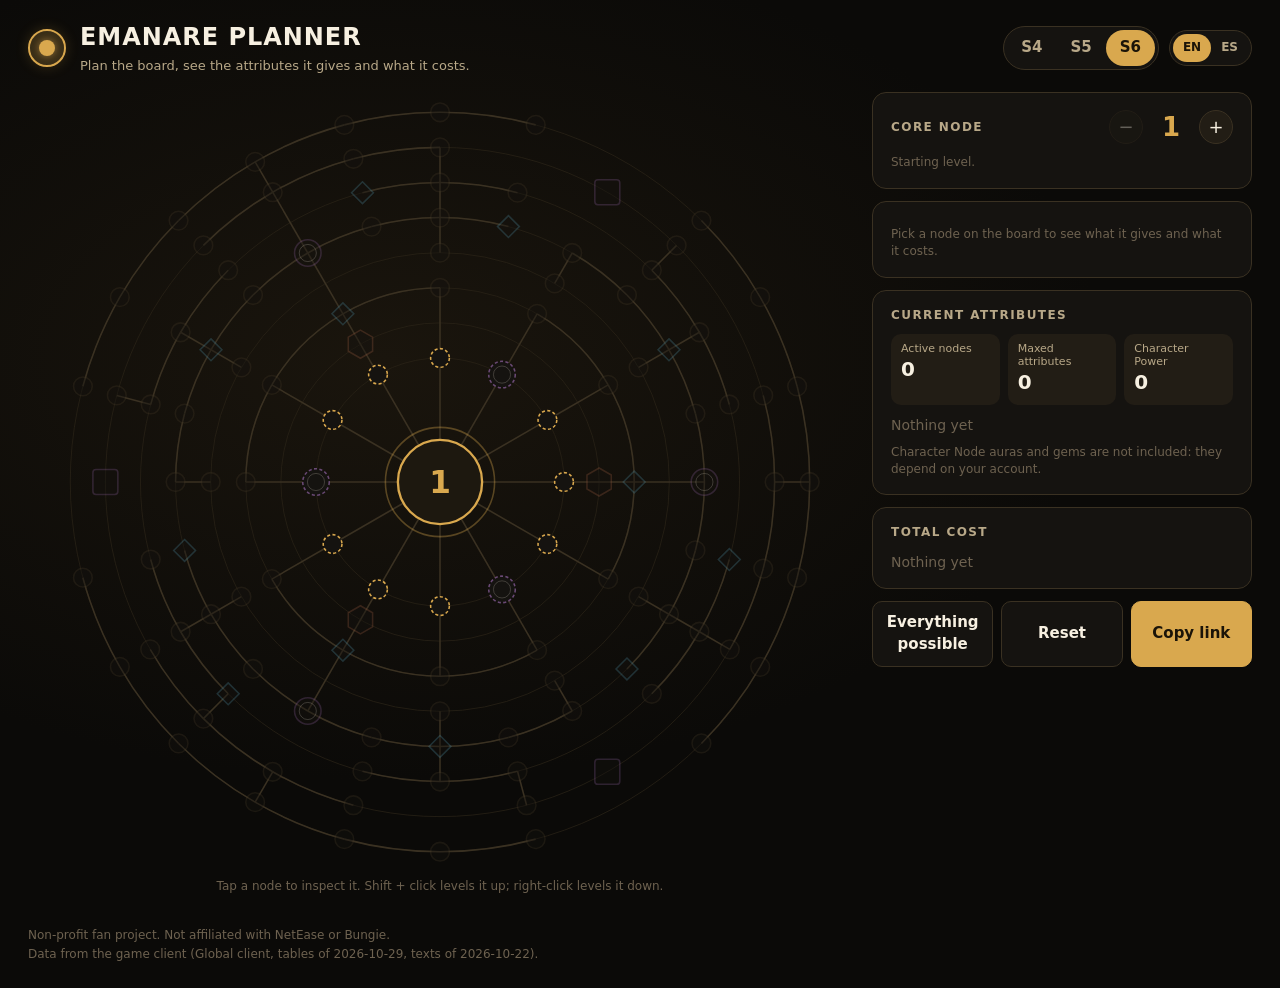
==== docs/emanare.html @ c7fcb651 "Destiny Rising Builds: Emanare planner Static site with the Emanare board of seasons 4-6 built from " ====
<!doctype html>
<html lang="es">
<head>
<meta charset="utf-8">
<meta name="viewport" content="width=device-width, initial-scale=1">
<title>Emanare Planner · Destiny Rising</title>
<meta name="description" content="Plan your Emanare board in Destiny Rising: unlock and level nodes, see attribute totals and the full material cost.">
<link rel="stylesheet" href="style.css">
</head>
<body>
<header class="top">
  <div class="brand">
    <span class="mark" aria-hidden="true"></span>
    <div>
      <h1 data-t="pageTitle">Calculadora de Emanare</h1>
      <p class="sub" data-t="pageSub">Planifica el tablero, mira los atributos y lo que cuesta.</p>
    </div>
  </div>
  <div class="controls">
    <div class="seg" id="seasons" role="tablist" aria-label="Season"></div>
    <div class="seg small" id="langs" role="tablist" aria-label="Language"></div>
  </div>
</header>

<main class="layout">
  <section class="board-wrap" aria-label="Emanare board">
    <svg id="board" viewBox="-500 -500 1000 1000" role="img"></svg>
    <p class="hint" data-t="hint">Toca un nodo para verlo. Mayús + clic sube de nivel; clic derecho lo baja.</p>
  </section>

  <aside class="panel">
    <section class="card core-card">
      <h2 id="coreTitle"></h2>
      <div class="stepper">
        <button type="button" id="coreDown" aria-label="-">−</button>
        <output id="coreLevel">1</output>
        <button type="button" id="coreUp" aria-label="+">+</button>
      </div>
      <p class="note" id="corePhase"></p>
    </section>

    <section class="card" id="nodeCard" aria-live="polite"></section>

    <section class="card">
      <h2 id="attrsTitle"></h2>
      <div class="stats">
        <div><span class="k" data-t="activeNodes">Nodos activos</span><strong id="activeCount">0</strong></div>
        <div><span class="k" data-t="maxNodes">Atributo al máximo</span><strong id="maxCount">0</strong></div>
        <div><span class="k" id="powerLabel"></span><strong id="powerTotal">0</strong></div>
      </div>
      <ul class="list" id="attrList"></ul>
      <p class="note" data-t="auraNote">Sin el aura de los nodos de personaje ni las gemas, que dependen de tu cuenta.</p>
    </section>

    <section class="card">
      <h2 data-t="totalCost">Coste total</h2>
      <ul class="list" id="costList"></ul>
    </section>

    <div class="actions">
      <button type="button" id="fill" data-t="fill">Todo lo posible</button>
      <button type="button" id="reset" data-t="reset">Reiniciar</button>
      <button type="button" id="share" class="primary" data-t="share">Copiar enlace</button>
    </div>
  </aside>
</main>

<div class="tip" id="tip" role="tooltip" hidden></div>

<footer class="foot">
  <p data-t="footer">Proyecto de fans sin ánimo de lucro. No está afiliado a NetEase ni a Bungie.</p>
  <p class="src" id="source"></p>
</footer>

<script src="emanare.js"></script>
</body>
</html>
---- docs/style.css ----
/* Black and gold, the same palette as Foundry Tracker. */
:root{
  --bg:#0b0a08;--panel:#151310;--panel-hi:#221d15;--line:#3a3122;--muted:#b8a888;--dim:#6e6250;
  --fg:#f7f0e1;--accent:#d9a84e;--done:#ffd98a;--halo:#fff0c8;--ink:#1b1408;--tab:#3b3020;
  --gem:#7fc3d9;--role:#c98bd9;--skill:#e9875f;
  --radius:14px;--font:"Segoe UI",system-ui,-apple-system,Roboto,"Helvetica Neue",Arial,sans-serif;
}
*{box-sizing:border-box}
html,body{margin:0;background:var(--bg);color:var(--fg);font:15px/1.45 var(--font)}
body{min-height:100vh;display:flex;flex-direction:column;
  background:radial-gradient(1200px 700px at 30% 40%,#1a150d 0%,var(--bg) 60%) fixed}
button{font:inherit;color:inherit}

.top{display:flex;justify-content:space-between;align-items:center;gap:16px;flex-wrap:wrap;padding:20px 28px 8px}
.brand{display:flex;align-items:center;gap:14px}
.mark{width:38px;height:38px;border-radius:50%;border:2px solid var(--accent);position:relative;flex:none;
  box-shadow:0 0 18px #d9a84e55 inset,0 0 14px #d9a84e33}
.mark::after{content:"";position:absolute;inset:9px;border-radius:50%;background:var(--accent);box-shadow:0 0 12px var(--accent)}
h1{margin:0;font-size:24px;letter-spacing:.04em;text-transform:uppercase}
.sub{margin:2px 0 0;color:var(--muted);font-size:13px}
.controls{display:flex;gap:10px;align-items:center}

.seg{display:flex;background:var(--panel);border:1px solid var(--line);border-radius:999px;padding:3px}
.seg button{border:0;background:none;padding:7px 14px;border-radius:999px;color:var(--muted);font-weight:600;cursor:pointer;
  transition:background .2s,color .2s}
.seg.small button{padding:5px 10px;font-size:12px}
.seg button[aria-selected="true"]{background:var(--accent);color:var(--ink)}
.seg button:hover:not([aria-selected="true"]){color:var(--fg)}

.layout{flex:1;display:grid;grid-template-columns:minmax(0,1fr) 380px;gap:20px;padding:8px 28px 20px;align-items:start}
.board-wrap{position:sticky;top:12px}
#board{width:100%;max-height:calc(100vh - 120px);display:block;margin:auto;touch-action:manipulation}
.hint{margin:6px 0 0;text-align:center;color:var(--dim);font-size:12px}

.panel{display:flex;flex-direction:column;gap:12px}
.card{background:var(--panel);border:1px solid var(--line);border-radius:var(--radius);padding:16px 18px}
.card h2{margin:0 0 10px;font-size:12px;letter-spacing:.12em;text-transform:uppercase;color:var(--muted)}
.note{margin:8px 0 0;color:var(--dim);font-size:12px}
.core-card{display:flex;flex-wrap:wrap;align-items:center;justify-content:space-between}
.core-card h2{margin:0}
.core-card .note{flex-basis:100%}
.stepper{display:flex;align-items:center;gap:6px}
.stepper button{width:34px;height:34px;border-radius:50%;border:1px solid var(--line);background:var(--panel-hi);cursor:pointer;font-size:18px;line-height:1}
.stepper button:hover:not(:disabled){border-color:var(--accent);color:var(--accent)}
.stepper button:disabled{opacity:.35;cursor:default}
#coreLevel{min-width:44px;text-align:center;font-size:26px;font-weight:700;color:var(--accent)}

.stats{display:grid;grid-template-columns:repeat(3,1fr);gap:8px;margin-bottom:10px}
.stats div{background:var(--panel-hi);border-radius:10px;padding:8px 10px}
.stats .k{display:block;font-size:11px;color:var(--muted);line-height:1.2}
.stats strong{font-size:20px}
.list{list-style:none;margin:0;padding:0;display:flex;flex-direction:column;gap:6px}
.list li{display:flex;justify-content:space-between;gap:12px;font-size:14px}
.list li span:first-child{color:var(--muted)}
.list li strong{font-variant-numeric:tabular-nums;white-space:nowrap}
.list .empty{color:var(--dim)}

#nodeCard .kind{font-size:11px;letter-spacing:.12em;text-transform:uppercase;color:var(--accent)}
#nodeCard h3{margin:2px 0 6px;font-size:18px}
#nodeCard .desc{color:var(--muted);font-size:13px;margin:0 0 8px}
#nodeCard .req{font-size:13px;margin:4px 0}
#nodeCard .req.bad{color:#ff8f84}
#nodeCard .lv{display:flex;gap:4px;margin:8px 0}
#nodeCard .lv i{flex:1;height:6px;border-radius:3px;background:var(--line);transition:background .25s}
#nodeCard .lv i.on{background:var(--accent)}
#nodeCard .row{display:flex;gap:8px;margin-top:10px}
#nodeCard .row button{flex:1}
#nodeCard h4{margin:12px 0 6px;font-size:11px;letter-spacing:.12em;text-transform:uppercase;color:var(--muted)}

.actions{display:flex;gap:8px}
.actions button,#nodeCard button{border:1px solid var(--line);background:var(--panel);border-radius:10px;padding:10px 12px;cursor:pointer;font-weight:600;
  transition:border-color .2s,background .2s}
.actions button{flex:1}
.actions button:hover,#nodeCard button:hover:not(:disabled){border-color:var(--accent)}
button.primary,#nodeCard button.primary{background:var(--accent);color:var(--ink);border-color:var(--accent)}
button.primary:hover:not(:disabled),#nodeCard button.primary:hover:not(:disabled){background:#f2d595}
#nodeCard button:disabled{opacity:.35;cursor:default}

/* Board */
.ring{fill:none;stroke:#2a2318;stroke-width:1}
.link{stroke:#3a3122;stroke-width:2;fill:none;transition:stroke .35s,stroke-width .35s}
.link.on{stroke:var(--accent);stroke-width:3;filter:drop-shadow(0 0 4px #d9a84e88)}
.node{cursor:pointer;outline:none}
.node .shape{fill:var(--panel);stroke:var(--line);stroke-width:2;transition:fill .3s,stroke .3s,opacity .3s}
.node .lvl{fill:var(--ink);font-size:13px;font-weight:700;text-anchor:middle;dominant-baseline:central;pointer-events:none;opacity:0;transition:opacity .2s}
.node.locked .shape{opacity:.38}
.node.open .shape{stroke:var(--accent);stroke-dasharray:4 3}
.node.on .shape{fill:var(--accent);stroke:var(--done)}
.node.on .lvl{opacity:1}
.node.max .shape{fill:var(--done);stroke:#fff}
.node.gem.on .shape{fill:var(--gem);stroke:#d6f3ff}
.node.role.on .shape,.node.assist.on .shape{fill:var(--role);stroke:#f3dcff}
.node.skill.on .shape{fill:var(--skill);stroke:#ffd9c8}
.node.gem .shape{stroke:#41707f}.node.role .shape,.node.assist .shape{stroke:#6a4a75}.node.skill .shape{stroke:#7a4a35}
.node.sel .shape{stroke:#fff;stroke-width:3;stroke-dasharray:none}
.node:hover .shape,.node:focus-visible .shape{stroke:#fff}
.node.aura .shape{stroke:var(--role);stroke-width:3;stroke-dasharray:none}
.node.pulse .shape{animation:pulse .6s ease-out}
@keyframes pulse{0%{filter:drop-shadow(0 0 0 #fff0)}40%{filter:drop-shadow(0 0 14px var(--halo))}100%{filter:drop-shadow(0 0 0 #fff0)}}
.core .shape{fill:#1d180f;stroke:var(--accent);stroke-width:3}
.core text{fill:var(--accent);font-size:40px;font-weight:700;text-anchor:middle;dominant-baseline:central;pointer-events:none}
.core .glow{fill:none;stroke:var(--accent);stroke-width:2;opacity:.35;animation:breathe 3.6s ease-in-out infinite}
@keyframes breathe{50%{opacity:.08;transform:scale(1.18)}}
.core .glow{transform-box:fill-box;transform-origin:center}

.tip{position:fixed;z-index:10;pointer-events:none;background:#0f0d0aee;border:1px solid var(--line);border-radius:10px;padding:8px 10px;font-size:13px;max-width:260px;
  box-shadow:0 8px 24px #0009}
.tip b{display:block;color:var(--fg)}
.tip span{color:var(--muted)}

.toast{position:fixed;left:50%;bottom:24px;transform:translate(-50%,20px);opacity:0;background:var(--accent);color:var(--ink);padding:10px 16px;border-radius:999px;
  font-weight:700;transition:opacity .25s,transform .25s;z-index:20}
.toast.show{opacity:1;transform:translate(-50%,0)}

.foot{padding:10px 28px 22px;color:var(--dim);font-size:12px}
.foot p{margin:2px 0}

@media (max-width:980px){
  .layout{grid-template-columns:1fr}
  .board-wrap{position:static}
  #board{max-height:none}
}
@media (max-width:560px){
  .top,.layout,.foot{padding-left:16px;padding-right:16px}
  h1{font-size:19px}
  .stats strong{font-size:17px}
}
@media (prefers-reduced-motion:reduce){*{animation:none!important;transition:none!important}}
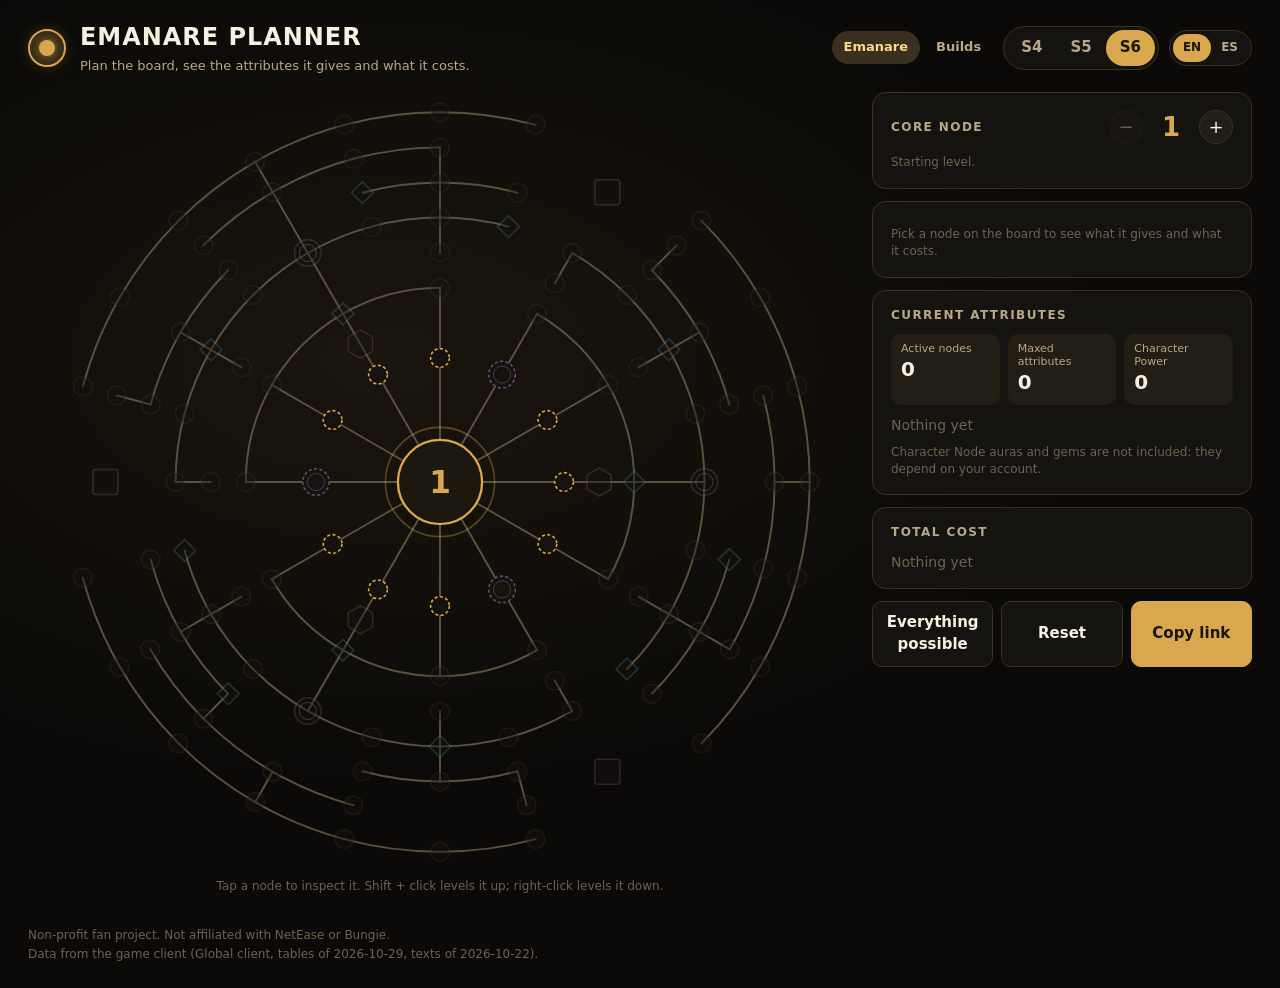
==== commit 6518f66c: "Character builds page from the game's own recommendations 22 characters with 3 artifact builds each " ====
--- a/docs/emanare.html
+++ b/docs/emanare.html
@@ -10,13 +10,14 @@
 <body>
 <header class="top">
   <div class="brand">
-    <span class="mark" aria-hidden="true"></span>
+    <a class="mark" href="index.html" aria-label="Home"></a>
     <div>
       <h1 data-t="pageTitle">Calculadora de Emanare</h1>
       <p class="sub" data-t="pageSub">Planifica el tablero, mira los atributos y lo que cuesta.</p>
     </div>
   </div>
   <div class="controls">
+    <nav class="nav"><a href="emanare.html" aria-current="page">Emanare</a><a href="builds.html">Builds</a></nav>
     <div class="seg" id="seasons" role="tablist" aria-label="Season"></div>
     <div class="seg small" id="langs" role="tablist" aria-label="Language"></div>
   </div>
--- a/docs/style.css
+++ b/docs/style.css
@@ -77,8 +77,7 @@
 #nodeCard button:disabled{opacity:.35;cursor:default}
 
 /* Board */
-.ring{fill:none;stroke:#2a2318;stroke-width:1}
-.link{stroke:#3a3122;stroke-width:2;fill:none;transition:stroke .35s,stroke-width .35s}
+.link{stroke:#5c513f;stroke-width:2.5;stroke-linecap:round;fill:none;transition:stroke .35s,stroke-width .35s}
 .link.on{stroke:var(--accent);stroke-width:3;filter:drop-shadow(0 0 4px #d9a84e88)}
 .node{cursor:pointer;outline:none}
 .node .shape{fill:var(--panel);stroke:var(--line);stroke-width:2;transition:fill .3s,stroke .3s,opacity .3s}
@@ -115,13 +114,77 @@
 .foot{padding:10px 28px 22px;color:var(--dim);font-size:12px}
 .foot p{margin:2px 0}
 
+/* Navigation between tools */
+.nav{display:flex;gap:4px}
+.nav a{color:var(--muted);text-decoration:none;font-weight:600;font-size:13px;padding:7px 12px;border-radius:999px;transition:color .2s,background .2s}
+.nav a:hover{color:var(--fg)}
+.nav a[aria-current="page"]{background:var(--tab);color:var(--done)}
+a.mark{display:block}
+
+/* Builds page */
+.builds{flex:1;display:grid;grid-template-columns:260px minmax(0,1fr);gap:20px;padding:8px 28px 20px;align-items:start}
+.roster{display:grid;grid-template-columns:repeat(2,1fr);gap:8px;position:sticky;top:12px;max-height:calc(100vh - 24px);overflow:auto;padding-right:4px}
+.who{display:flex;flex-direction:column;align-items:center;gap:6px;background:var(--panel);border:1px solid var(--line);border-radius:12px;padding:10px 6px;cursor:pointer;
+  transition:border-color .2s,background .2s,transform .2s}
+.who img{width:56px;height:56px;border-radius:50%;background:var(--panel-hi);border:2px solid var(--line);transition:border-color .2s}
+.who span{font-size:12px;text-align:center;line-height:1.2}
+.who:hover{transform:translateY(-2px);border-color:#5c513f}
+.who.on{background:var(--panel-hi);border-color:var(--accent)}
+.who.on img{border-color:var(--accent);box-shadow:0 0 14px #d9a84e55}
+.hero-card{background:var(--panel);border:1px solid var(--line);border-radius:var(--radius);padding:22px 24px}
+.hero-card.enter{animation:rise .35s ease-out}
+@keyframes rise{from{opacity:.2;transform:translateY(6px)}to{opacity:1;transform:none}}
+.who-head{display:flex;gap:18px;align-items:center}
+.who-head img{width:96px;height:96px;border-radius:50%;border:2px solid var(--accent);box-shadow:0 0 22px #d9a84e44;flex:none;background:var(--panel-hi)}
+.who-head h2{margin:0 0 10px;font-size:26px}
+.tabs{flex-wrap:wrap;border-radius:14px}
+.tabs button{border-radius:11px}
+.build-desc{color:var(--muted);margin:16px 0 12px}
+.rates{display:flex;gap:10px;flex-wrap:wrap}
+.rate{background:var(--panel-hi);border-radius:10px;padding:8px 12px;display:flex;gap:12px;align-items:center}
+.rate span{font-size:12px;color:var(--muted)}
+.pips{display:inline-flex;gap:3px}
+.pips i{width:14px;height:6px;border-radius:3px;background:var(--line)}
+.pips i.on{background:var(--accent)}
+.hero-card h3{margin:22px 0 10px;font-size:12px;letter-spacing:.12em;text-transform:uppercase;color:var(--muted)}
+.pieces{display:grid;grid-template-columns:repeat(auto-fill,minmax(260px,1fr));gap:10px}
+.piece{display:flex;gap:12px;background:var(--panel-hi);border-radius:12px;padding:12px;border:1px solid transparent;transition:border-color .2s}
+.piece:hover{border-color:#5c513f}
+.piece img{width:64px;height:64px;flex:none;border-radius:10px;background:#0f0d0a}
+.piece .kind{font-size:11px;color:var(--accent);letter-spacing:.06em}
+.piece h4{margin:2px 0 4px;font-size:15px}
+.piece p{margin:0;font-size:13px;color:var(--muted)}
+.chips{display:flex;flex-wrap:wrap;gap:6px}
+.chip{background:var(--tab);color:var(--done);border-radius:999px;padding:5px 11px;font-size:13px}
+.guns{width:100%;border-collapse:separate;border-spacing:0 6px}
+.guns th{text-align:left;font-size:12px;color:var(--muted);font-weight:600;padding:0 10px 0 0;white-space:nowrap}
+.guns thead th{padding-bottom:2px}
+.guns td{vertical-align:top;padding:0 8px 0 0}
+.gun{display:flex;align-items:center;gap:8px;background:var(--panel-hi);border-radius:10px;padding:6px 10px 6px 6px;margin-bottom:6px;border-left:3px solid var(--line)}
+.gun img{width:48px;height:48px;flex:none}
+.gun span{font-size:13px}
+.gun.q5{border-left-color:#e9875f}.gun.q4{border-left-color:#c98bd9}.gun.q3{border-left-color:#7fc3d9}
+.muted{color:var(--dim);font-size:13px}
+.mates{display:flex;flex-wrap:wrap;gap:8px}
+.mate{display:flex;align-items:center;gap:8px;background:var(--panel-hi);border:1px solid var(--line);border-radius:999px;padding:4px 12px 4px 4px;cursor:pointer;transition:border-color .2s}
+.mate:hover{border-color:var(--accent)}
+.mate img{width:44px;height:44px;border-radius:50%}
+.mate span{font-size:13px}
+
 @media (max-width:980px){
+  .builds{grid-template-columns:1fr}
+  .roster{position:static;max-height:none;display:flex;overflow-x:auto;padding-bottom:6px}
+  .who{flex:none;width:86px}
   .layout{grid-template-columns:1fr}
   .board-wrap{position:static}
   #board{max-height:none}
 }
 @media (max-width:560px){
-  .top,.layout,.foot{padding-left:16px;padding-right:16px}
+  .top,.layout,.builds,.foot{padding-left:16px;padding-right:16px}
+  .hero-card{padding:16px}
+  .who-head img{width:72px;height:72px}
+  .guns,.guns tbody,.guns tr,.guns td,.guns th{display:block}
+  .guns thead{display:none}
   h1{font-size:19px}
   .stats strong{font-size:17px}
 }
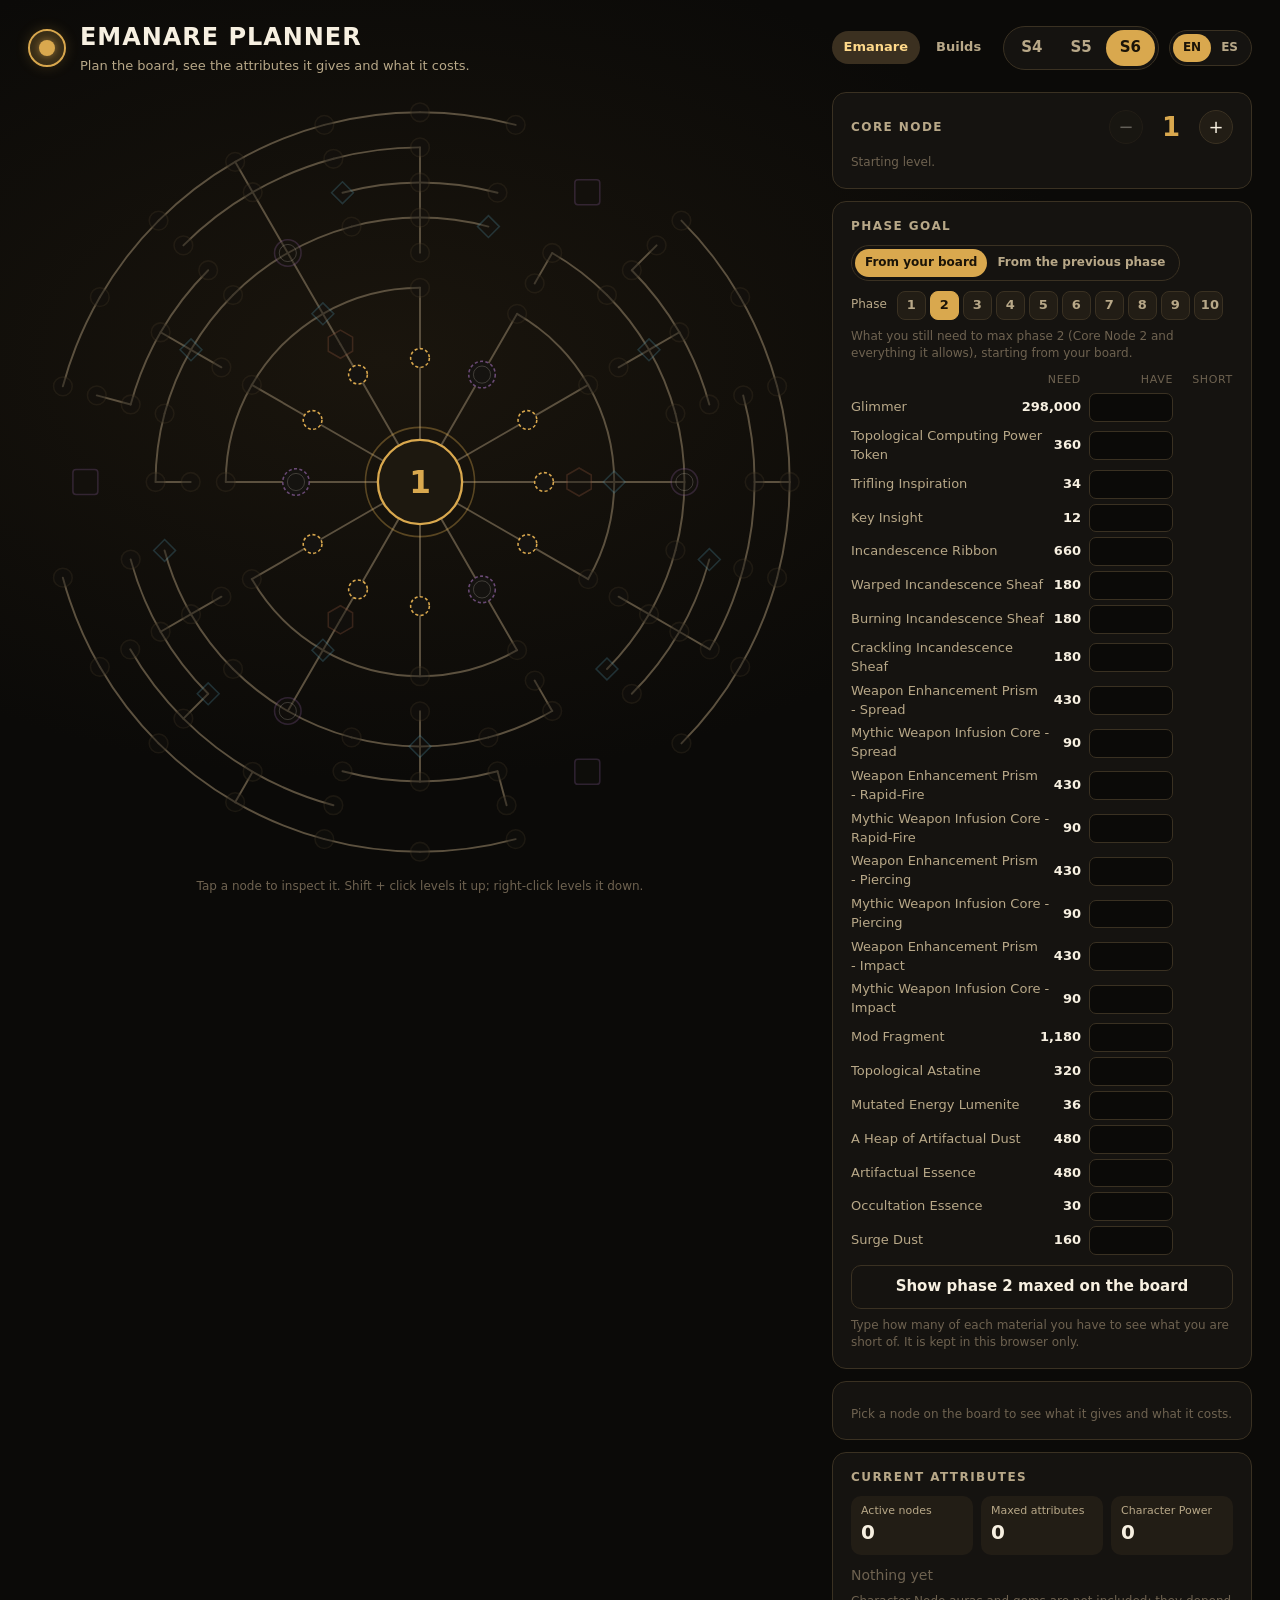
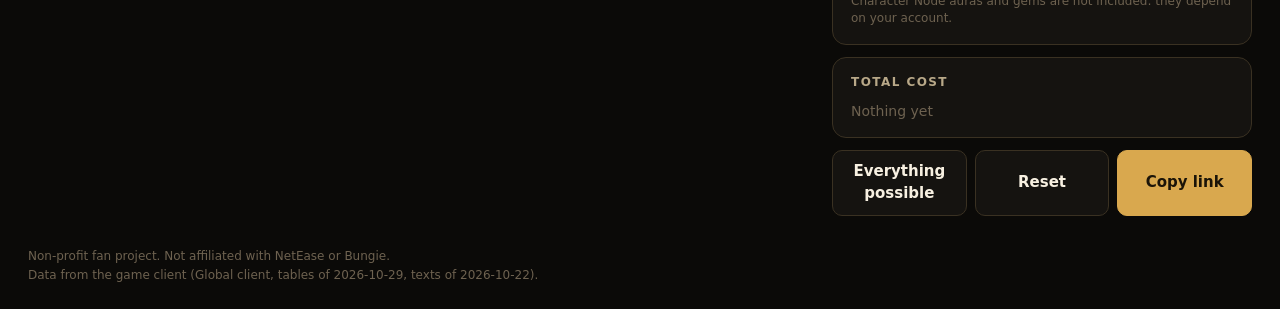
==== commit 81a45818: "Emanare planner: phase goal with what you still need for the next phase Pick a season phase (the nex" ====
--- a/docs/emanare.html
+++ b/docs/emanare.html
@@ -5,7 +5,7 @@
 <meta name="viewport" content="width=device-width, initial-scale=1">
 <title>Emanare Planner · Destiny Rising</title>
 <meta name="description" content="Plan your Emanare board in Destiny Rising: unlock and level nodes, see attribute totals and the full material cost.">
-<link rel="stylesheet" href="style.css">
+<link rel="stylesheet" href="style.css?v=2">
 </head>
 <body>
 <header class="top">
@@ -38,6 +38,16 @@
         <button type="button" id="coreUp" aria-label="+">+</button>
       </div>
       <p class="note" id="corePhase"></p>
+    </section>
+
+    <section class="card phase-card" id="phaseCard">
+      <div class="card-head"><h2 data-t="phaseTitle">Objetivo por fase</h2><div class="seg small" id="phaseFrom" role="tablist"></div></div>
+      <div class="phases" id="phases" role="tablist"></div>
+      <p class="note" id="phaseLead"></p>
+      <ul class="need" id="phaseList"></ul>
+      <p class="verdict" id="phaseVerdict" aria-live="polite"></p>
+      <div class="actions"><button type="button" id="phaseApply"></button></div>
+      <p class="note" data-t="haveNote"></p>
     </section>
 
     <section class="card" id="nodeCard" aria-live="polite"></section>
@@ -73,6 +83,6 @@
   <p class="src" id="source"></p>
 </footer>
 
-<script src="emanare.js"></script>
+<script src="emanare.js?v=2"></script>
 </body>
 </html>
--- a/docs/style.css
+++ b/docs/style.css
@@ -27,7 +27,7 @@
 .seg button[aria-selected="true"]{background:var(--accent);color:var(--ink)}
 .seg button:hover:not([aria-selected="true"]){color:var(--fg)}
 
-.layout{flex:1;display:grid;grid-template-columns:minmax(0,1fr) 380px;gap:20px;padding:8px 28px 20px;align-items:start}
+.layout{flex:1;display:grid;grid-template-columns:minmax(0,1fr) 420px;gap:20px;padding:8px 28px 20px;align-items:start}
 .board-wrap{position:sticky;top:12px}
 #board{width:100%;max-height:calc(100vh - 120px);display:block;margin:auto;touch-action:manipulation}
 .hint{margin:6px 0 0;text-align:center;color:var(--dim);font-size:12px}
@@ -55,6 +55,28 @@
 .list li strong{font-variant-numeric:tabular-nums;white-space:nowrap}
 .list .empty{color:var(--dim)}
 
+.card-head{display:flex;justify-content:space-between;align-items:center;gap:10px;flex-wrap:wrap;margin-bottom:10px}
+.card-head h2{margin:0}
+.phases{display:flex;align-items:center;gap:4px;flex-wrap:wrap}
+.phases .lbl{font-size:12px;color:var(--muted);margin-right:6px}
+.phases button{width:29px;height:29px;border-radius:8px;border:1px solid var(--line);background:var(--panel-hi);color:var(--muted);font-weight:700;font-size:13px;cursor:pointer;
+  transition:background .2s,color .2s,border-color .2s}
+.phases button:hover{color:var(--fg);border-color:#5c513f}
+.phases button[aria-selected="true"]{background:var(--accent);border-color:var(--accent);color:var(--ink)}
+.need{list-style:none;margin:10px 0 0;padding:0;display:flex;flex-direction:column;gap:5px}
+.need li{display:grid;grid-template-columns:minmax(0,1fr) auto 84px 52px;gap:8px;align-items:center;font-size:13px}
+.need li span{color:var(--muted)}
+.need li strong{font-variant-numeric:tabular-nums;text-align:right;white-space:nowrap}
+.need li.head span{font-size:11px;letter-spacing:.06em;text-transform:uppercase;color:var(--dim);text-align:right}
+.need input{width:100%;background:var(--bg);border:1px solid var(--line);border-radius:7px;color:var(--fg);padding:4px 6px;font:inherit;font-size:13px;text-align:right;
+  font-variant-numeric:tabular-nums;-moz-appearance:textfield}
+.need input::-webkit-outer-spin-button,.need input::-webkit-inner-spin-button{-webkit-appearance:none;margin:0}
+.need input:focus{outline:none;border-color:var(--accent)}
+.need .miss{text-align:right;font-variant-numeric:tabular-nums;font-size:13px}
+.need .miss.bad{color:#e58a6b}.need .miss.ok{color:#86c98a}
+.verdict{margin:10px 0 0;font-size:13px;font-weight:600;color:var(--done)}
+.verdict:empty{display:none}
+.phase-card .actions{margin-top:10px}
 #nodeCard .kind{font-size:11px;letter-spacing:.12em;text-transform:uppercase;color:var(--accent)}
 #nodeCard h3{margin:2px 0 6px;font-size:18px}
 #nodeCard .desc{color:var(--muted);font-size:13px;margin:0 0 8px}
@@ -187,5 +209,6 @@
   .guns thead{display:none}
   h1{font-size:19px}
   .stats strong{font-size:17px}
+  .need li{grid-template-columns:minmax(0,1fr) auto 70px 44px;gap:6px}
 }
 @media (prefers-reduced-motion:reduce){*{animation:none!important;transition:none!important}}
